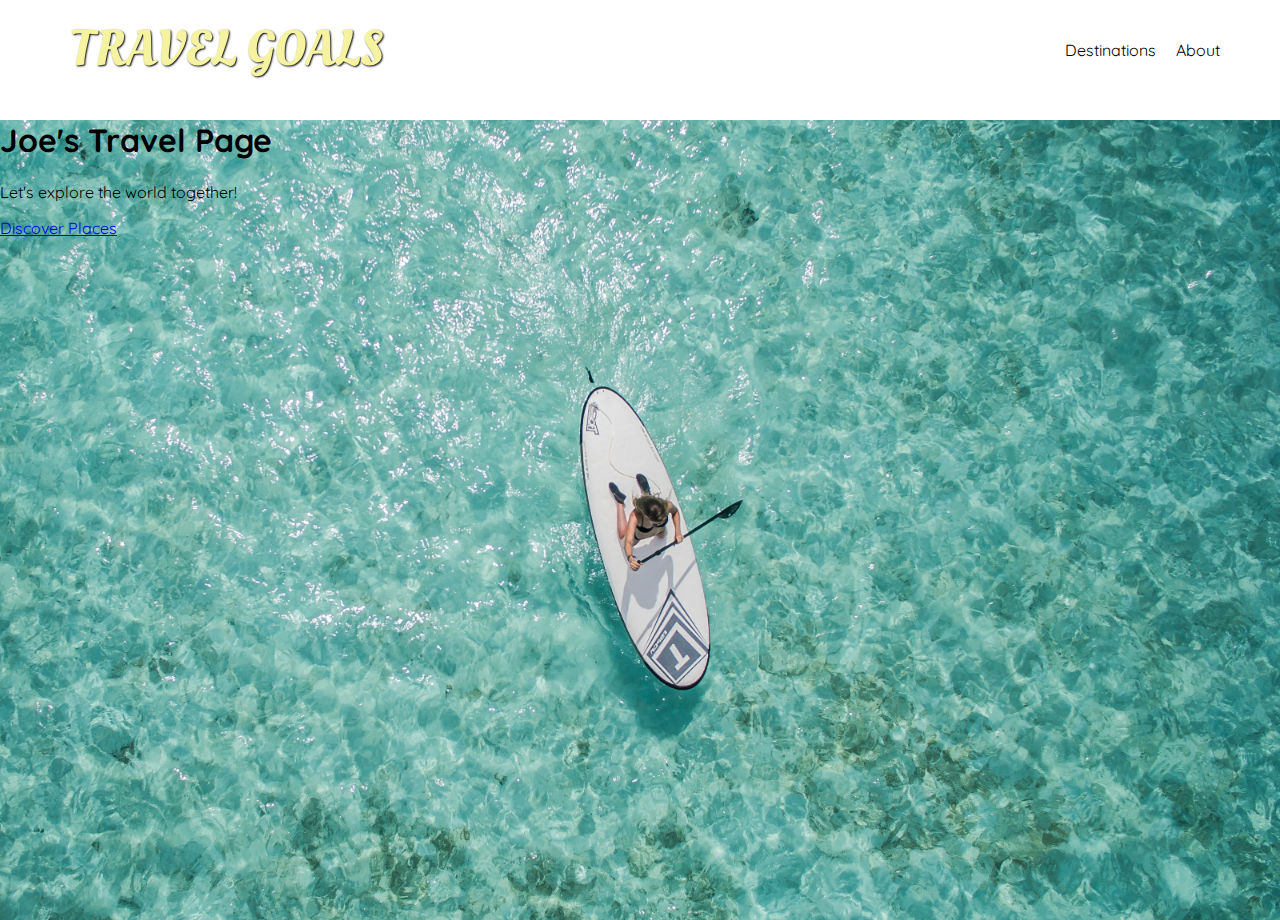
==== index.html @ f51b4789 "first commit" ====
<!DOCTYPE html>
<html lang="en">
  <head>
    <meta charset="UTF-8" />
    <link rel="preconnect" href="https://fonts.googleapis.com" />
    <link rel="preconnect" href="https://fonts.gstatic.com" crossorigin />
    <link
      href="https://fonts.googleapis.com/css2?family=Raleway:wght@700&family=Oleo+Script:wght@700&family=Quicksand:wght@300;500&display=swap"
      rel="stylesheet"
    />
    <link rel="stylesheet" href="/css/shared.css" />
    <link rel="stylesheet" href="/css/styles.css" />
    <title>Travel Goals</title>
  </head>
  <body>
    <header>
      <div id="page-logo">
        <a href="/index.html">Travel Goals</a>
      </div>
      <nav>
        <ul>
          <li><a href="/places.html"></a>Destinations</li>
          <li><a href="..."></a>About</li>
        </ul>
      </nav>
    </header>
    <main>
      <section id="hero">
        <h1>Joe's Travel Page</h1>
        <p>Let's explore the world together!</p>
        <a href="/places.html">Discover Places</a>
      </section>
      <section id="highlights"></section>
    </main>
    <footer></footer>
  </body>
</html>
---- css/shared.css ----
body {
  font-family: 'Quicksand', sans-serif;
  margin: 0;
}

ul {
  list-style: none;
  margin: 0;
  padding: 0;
}

header {
  display: flex;
  justify-content: space-between;
  align-items: center;
  padding: 15px 60px;
}

#page-logo a {
  padding: 10px;
  font-family: 'Oleo Script', sans-serif;
  color: rgb(245, 243, 160);
  font-size: 50px;
  text-decoration: none;
  text-transform: uppercase;
  text-shadow: 1px 1px 2px rgb(0, 0, 0);
}

header ul {
  display: flex;
}

header li {
  margin-left: 20px;
}
---- css/styles.css ----
#hero {
  height: 800px;
  background-image: url('/images/places/ocean.jpg');
  background-position: center;
  background-size: cover;
}
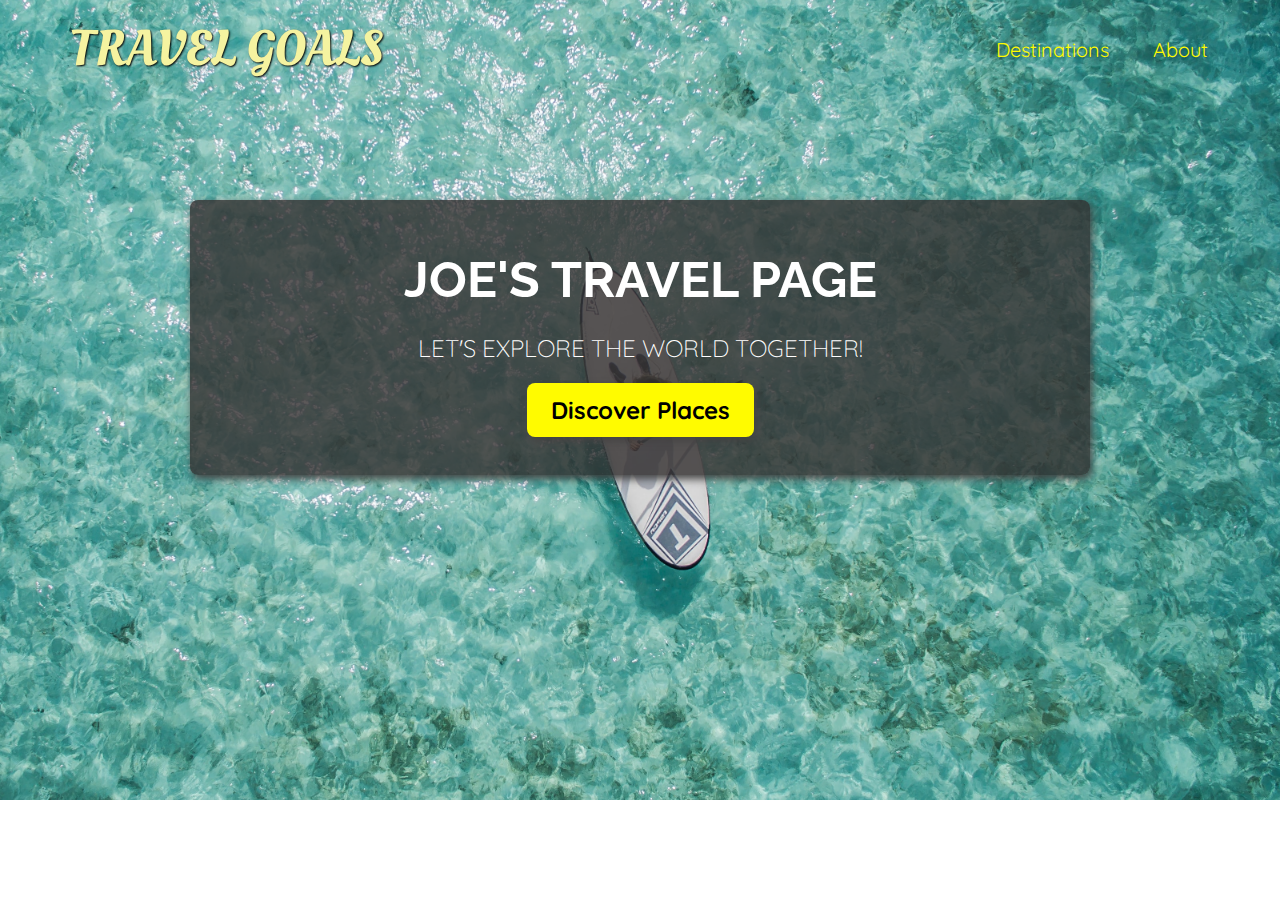
==== commit 5f9f1f1a: "styled the hero content, header and nav bar" ====
--- a/index.html
+++ b/index.html
@@ -19,16 +19,18 @@
       </div>
       <nav>
         <ul>
-          <li><a href="/places.html"></a>Destinations</li>
-          <li><a href="..."></a>About</li>
+          <li><a href="/places.html">Destinations</a></li>
+          <li><a href="...">About</a></li>
         </ul>
       </nav>
     </header>
     <main>
       <section id="hero">
-        <h1>Joe's Travel Page</h1>
-        <p>Let's explore the world together!</p>
-        <a href="/places.html">Discover Places</a>
+        <div id="hero-content">
+          <h1>Joe's Travel Page</h1>
+          <p>Let's explore the world together!</p>
+          <a href="/places.html">Discover Places</a>
+        </div>
       </section>
       <section id="highlights"></section>
     </main>
--- a/css/shared.css
+++ b/css/shared.css
@@ -14,6 +14,11 @@
   justify-content: space-between;
   align-items: center;
   padding: 15px 60px;
+  position: absolute;
+  width: 100%;
+  box-sizing: border-box;
+  top: 0;
+  left: 0;
 }
 
 #page-logo a {
@@ -33,3 +38,17 @@
 header li {
   margin-left: 20px;
 }
+
+header a {
+  color: rgb(255, 251, 0);
+  text-decoration: none;
+  font-size: 20px;
+  padding: 12px;
+  text-shadow: 1px 1px 2px rgba(0, 0, 0, 0.2);
+  border-radius: 6px;
+}
+
+header a:hover {
+  color: rgb(77, 77, 77);
+  background-color: rgb(255, 251, 0);
+}
--- a/css/styles.css
+++ b/css/styles.css
@@ -4,3 +4,46 @@
   background-position: center;
   background-size: cover;
 }
+
+#hero-content {
+  width: 900px;
+  background-color: rgba(51, 47, 47, 0.8);
+  box-shadow: 2px 4px 8px rgb(68, 67, 67);
+  border-radius: 8px;
+  text-align: center;
+  padding: 50px 0;
+  margin: 0 auto;
+  position: relative;
+  top: 200px;
+}
+
+#hero-content h1 {
+  color: white;
+  text-transform: uppercase;
+  font-size: 50px;
+  font-family: 'Raleway', sans-serif;
+  margin: 0;
+}
+
+#hero-content p {
+  color: white;
+  text-transform: uppercase;
+  font-size: 24px;
+  font-weight: 300;
+  margin-bottom: 32px;
+}
+
+#hero-content a {
+  text-decoration: none;
+  background-color: rgb(255, 251, 0);
+  padding: 12px 24px;
+  color: black;
+  font-size: 24px;
+  font-weight: 700;
+  border-radius: 8px;
+  box-shadow: 2px 4px 8px rgb(68, 67, 67);
+}
+
+#hero-content a:hover {
+  background-color: rgb(255, 238, 0);
+}
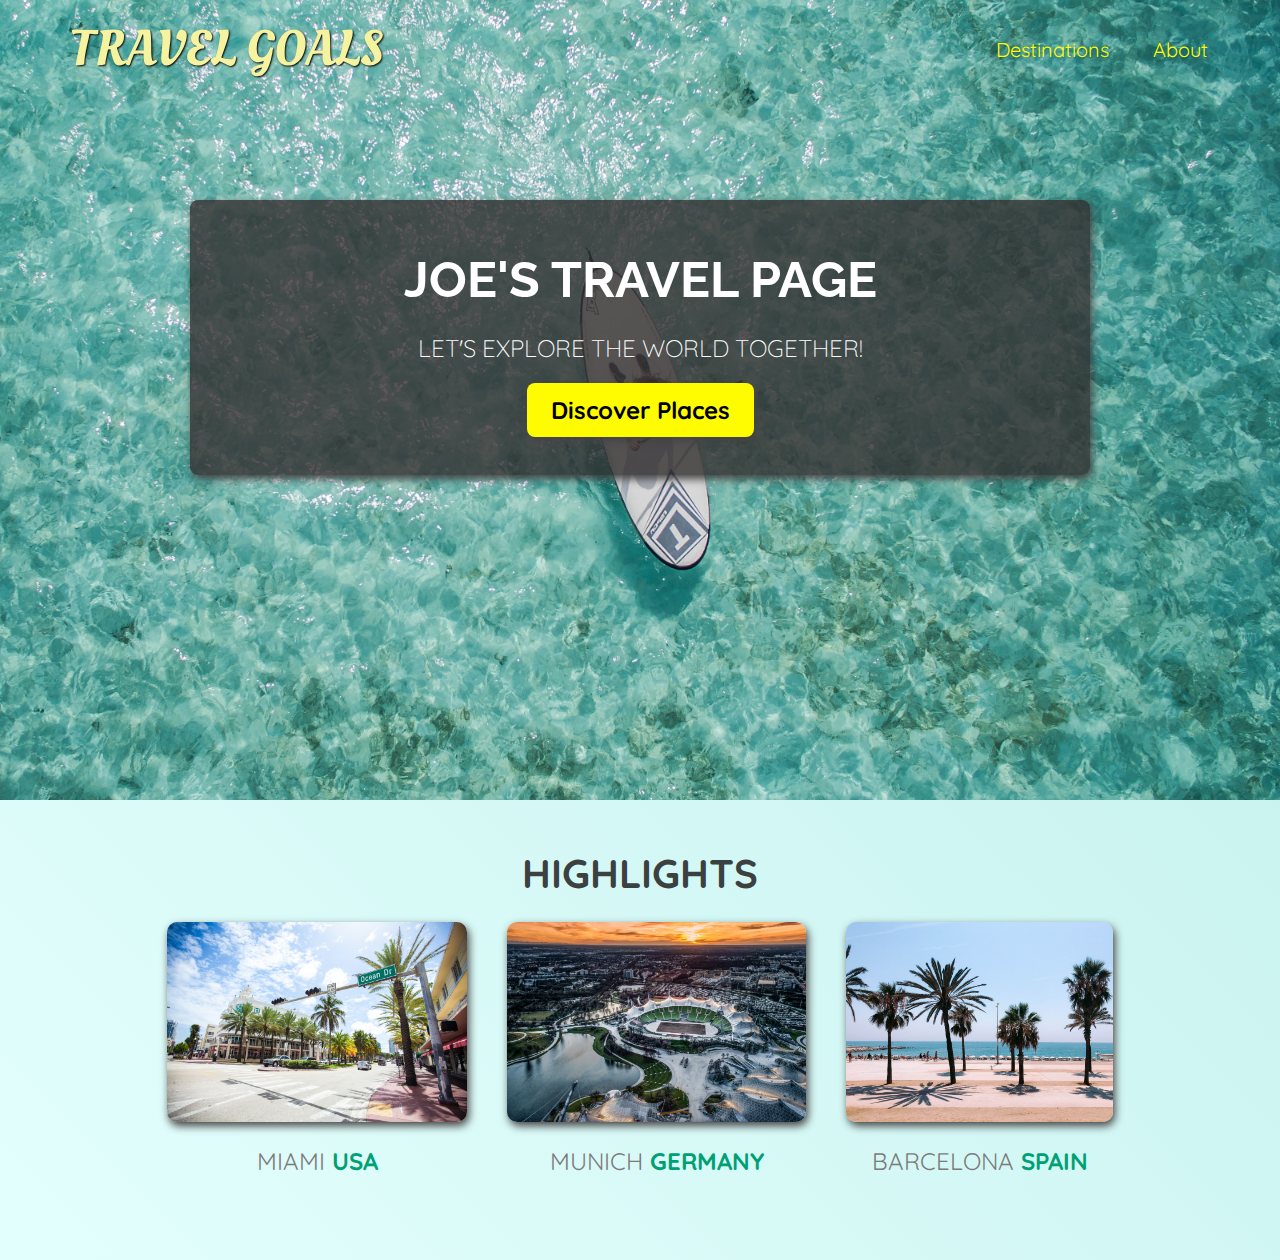
==== commit dbece19b: "added and styled the highlight section" ====
--- a/index.html
+++ b/index.html
@@ -32,7 +32,32 @@
           <a href="/places.html">Discover Places</a>
         </div>
       </section>
-      <section id="highlights"></section>
+      <section id="highlights">
+        <h2>Highlights</h2>
+        <ul id="destinations">
+          <li class="destination">
+            <img
+              src="/images/places/miami.jpg"
+              alt="Miami streets on sunny day"
+            />
+            <p>Miami <strong>USA</strong></p>
+          </li>
+          <li class="destination">
+            <img
+              src="/images/places/munich.jpg"
+              alt="Munich football stadium in winter"
+            />
+            <p>Munich <strong>Germany</strong></p>
+          </li>
+          <li class="destination">
+            <img
+              src="/images/places/barcelona.jpg"
+              alt="Palm beach in Barcelona"
+            />
+            <p>Barcelona <strong>Spain</strong></p>
+          </li>
+        </ul>
+      </section>
     </main>
     <footer></footer>
   </body>
--- a/css/styles.css
+++ b/css/styles.css
@@ -47,3 +47,48 @@
 #hero-content a:hover {
   background-color: rgb(255, 238, 0);
 }
+
+#highlights {
+  padding: 24px;
+  background: linear-gradient(45deg, rgb(227, 255, 253), rgb(202, 243, 240));
+}
+
+#highlights h2 {
+  text-transform: uppercase;
+  text-align: center;
+  font-size: 40px;
+  color: rgb(59, 65, 64);
+  margin: 24px 0;
+}
+
+#destinations {
+  display: flex;
+  width: 90%;
+  margin: auto;
+  margin-bottom: 40px;
+  justify-content: center;
+}
+
+.destination {
+  margin: 0 20px;
+  text-transform: uppercase;
+}
+
+.destination p {
+  text-align: center;
+  font-size: 24px;
+  color: rgb(124, 123, 123);
+  margin: 20px 0;
+}
+
+.destination img {
+  height: 200px;
+  width: 100%;
+  box-shadow: 2px 4px 8px rgb(68, 67, 67);
+  border-radius: 10px;
+  object-fit: cover;
+}
+
+.destination strong {
+  color: rgb(0, 160, 117);
+}
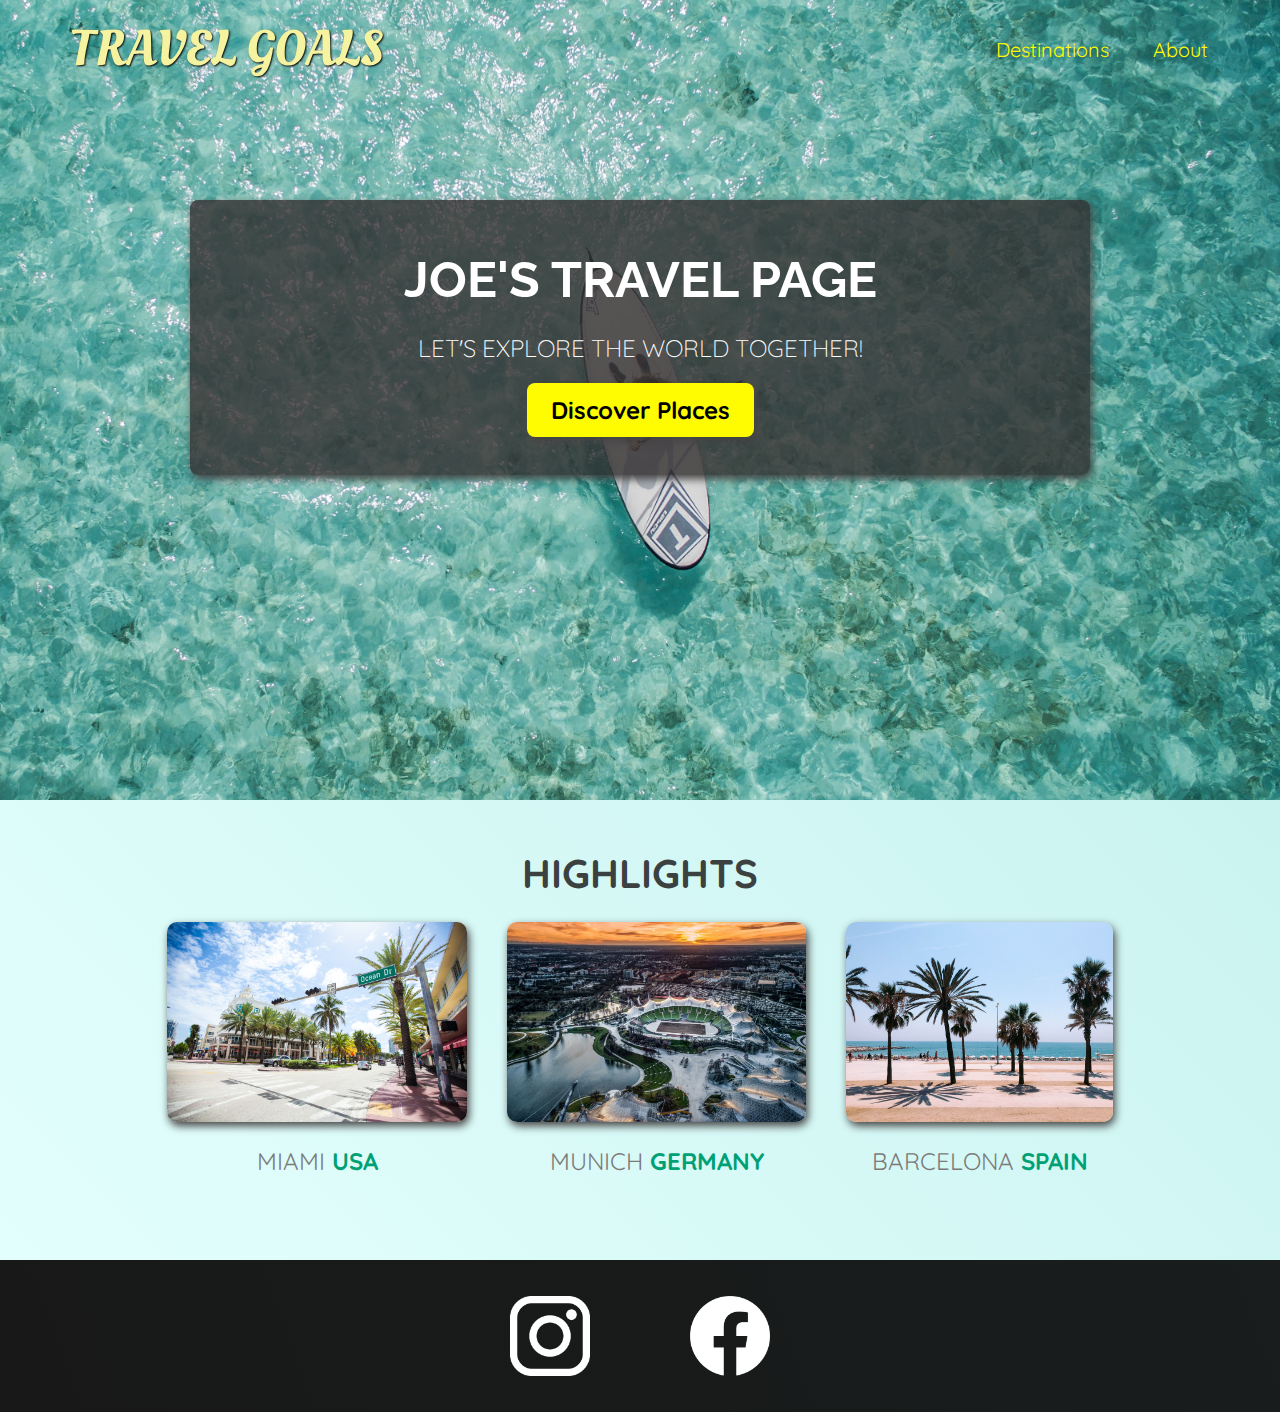
==== commit b1382567: "added the footer and destination page" ====
--- a/index.html
+++ b/index.html
@@ -59,6 +59,19 @@
         </ul>
       </section>
     </main>
-    <footer></footer>
+    <footer>
+      <ul>
+        <li>
+          <a href="https://www.instagram.com" target="_blank"
+            ><img src="/images/places/insta.png" alt="Instagram logo"
+          /></a>
+        </li>
+        <li>
+          <a href="https://www.facebook.com" target="_blank"
+            ><img src="/images/places/facebook.png" alt="Facebook logo"
+          /></a>
+        </li>
+      </ul>
+    </footer>
   </body>
 </html>
--- a/css/shared.css
+++ b/css/shared.css
@@ -52,3 +52,24 @@
   color: rgb(77, 77, 77);
   background-color: rgb(255, 251, 0);
 }
+
+footer {
+  background: linear-gradient(70deg, rgb(24, 24, 24), rgb(25, 29, 29));
+  padding: 36px;
+}
+
+footer ul {
+  display: flex;
+  justify-content: center;
+}
+
+footer li {
+  width: 80px;
+  height: 80px;
+  margin: 0 50px;
+}
+
+footer img {
+  width: 100%;
+  height: 100%;
+}
